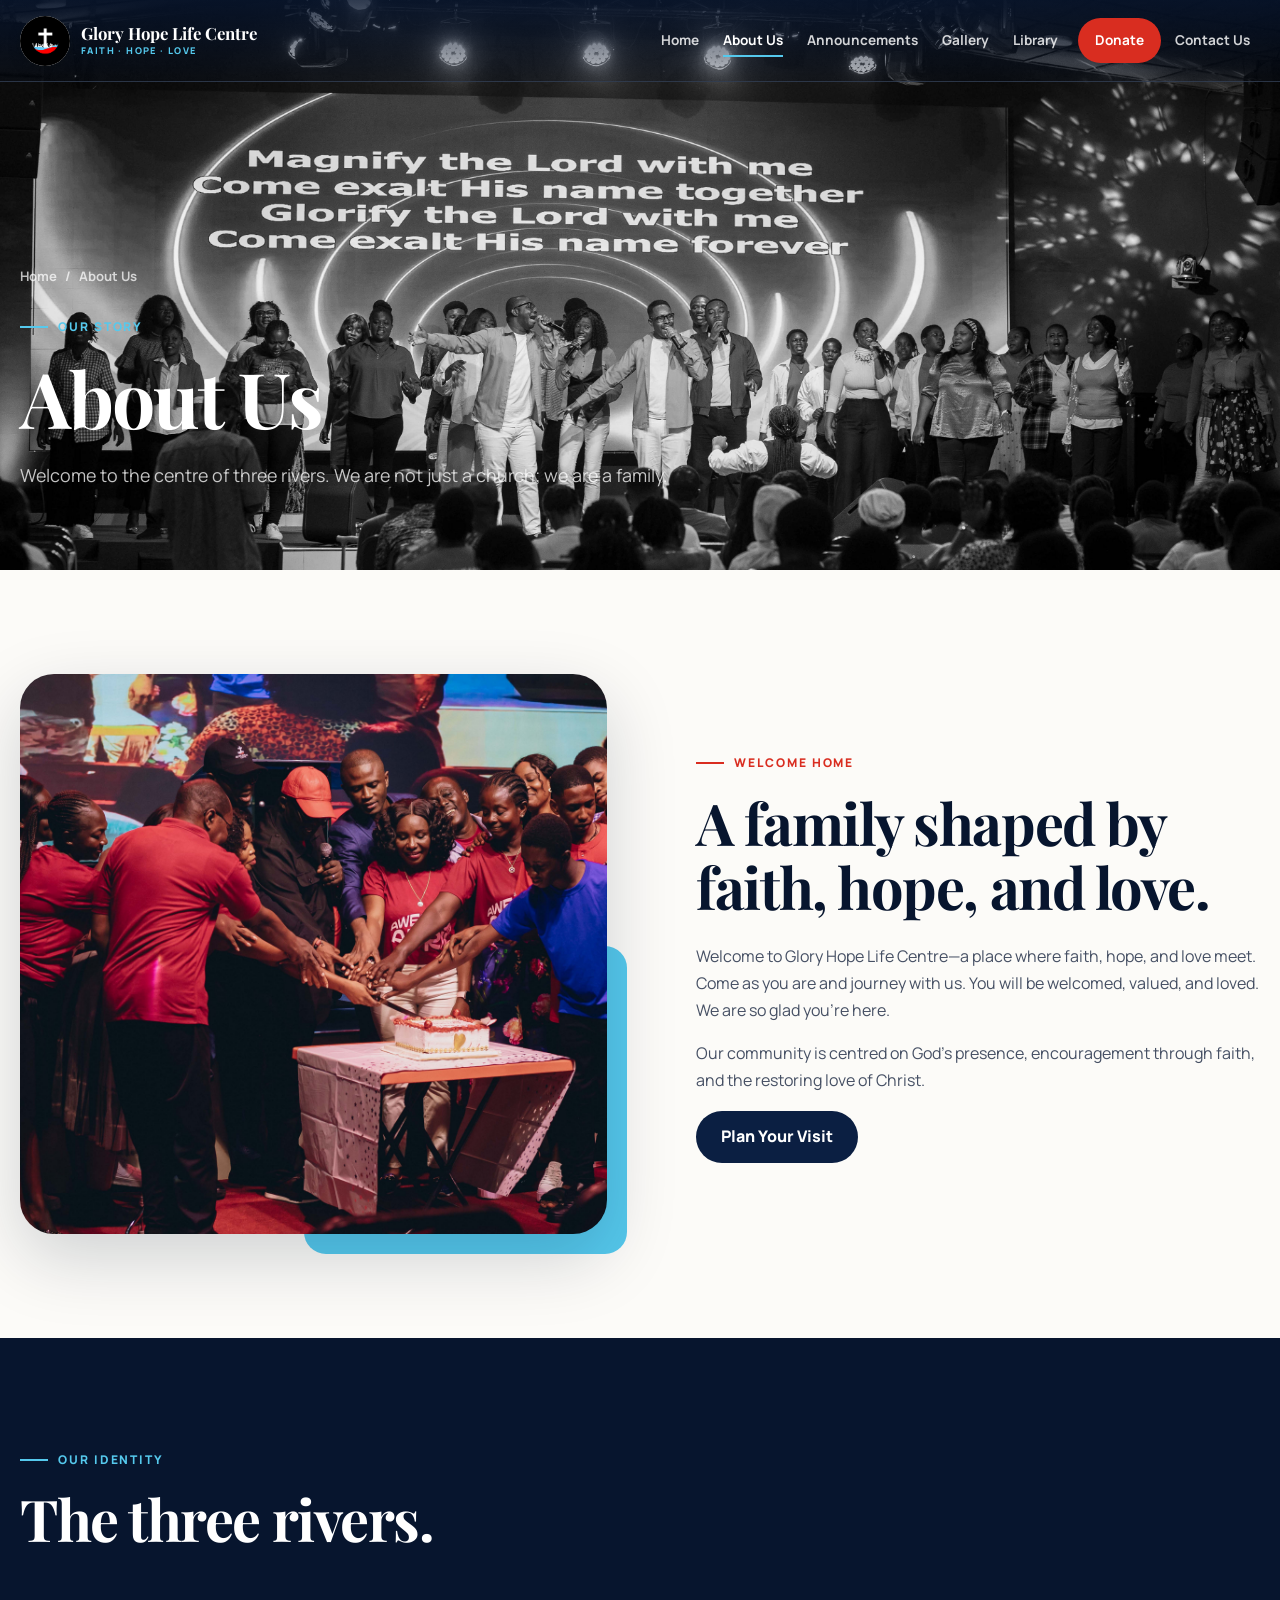
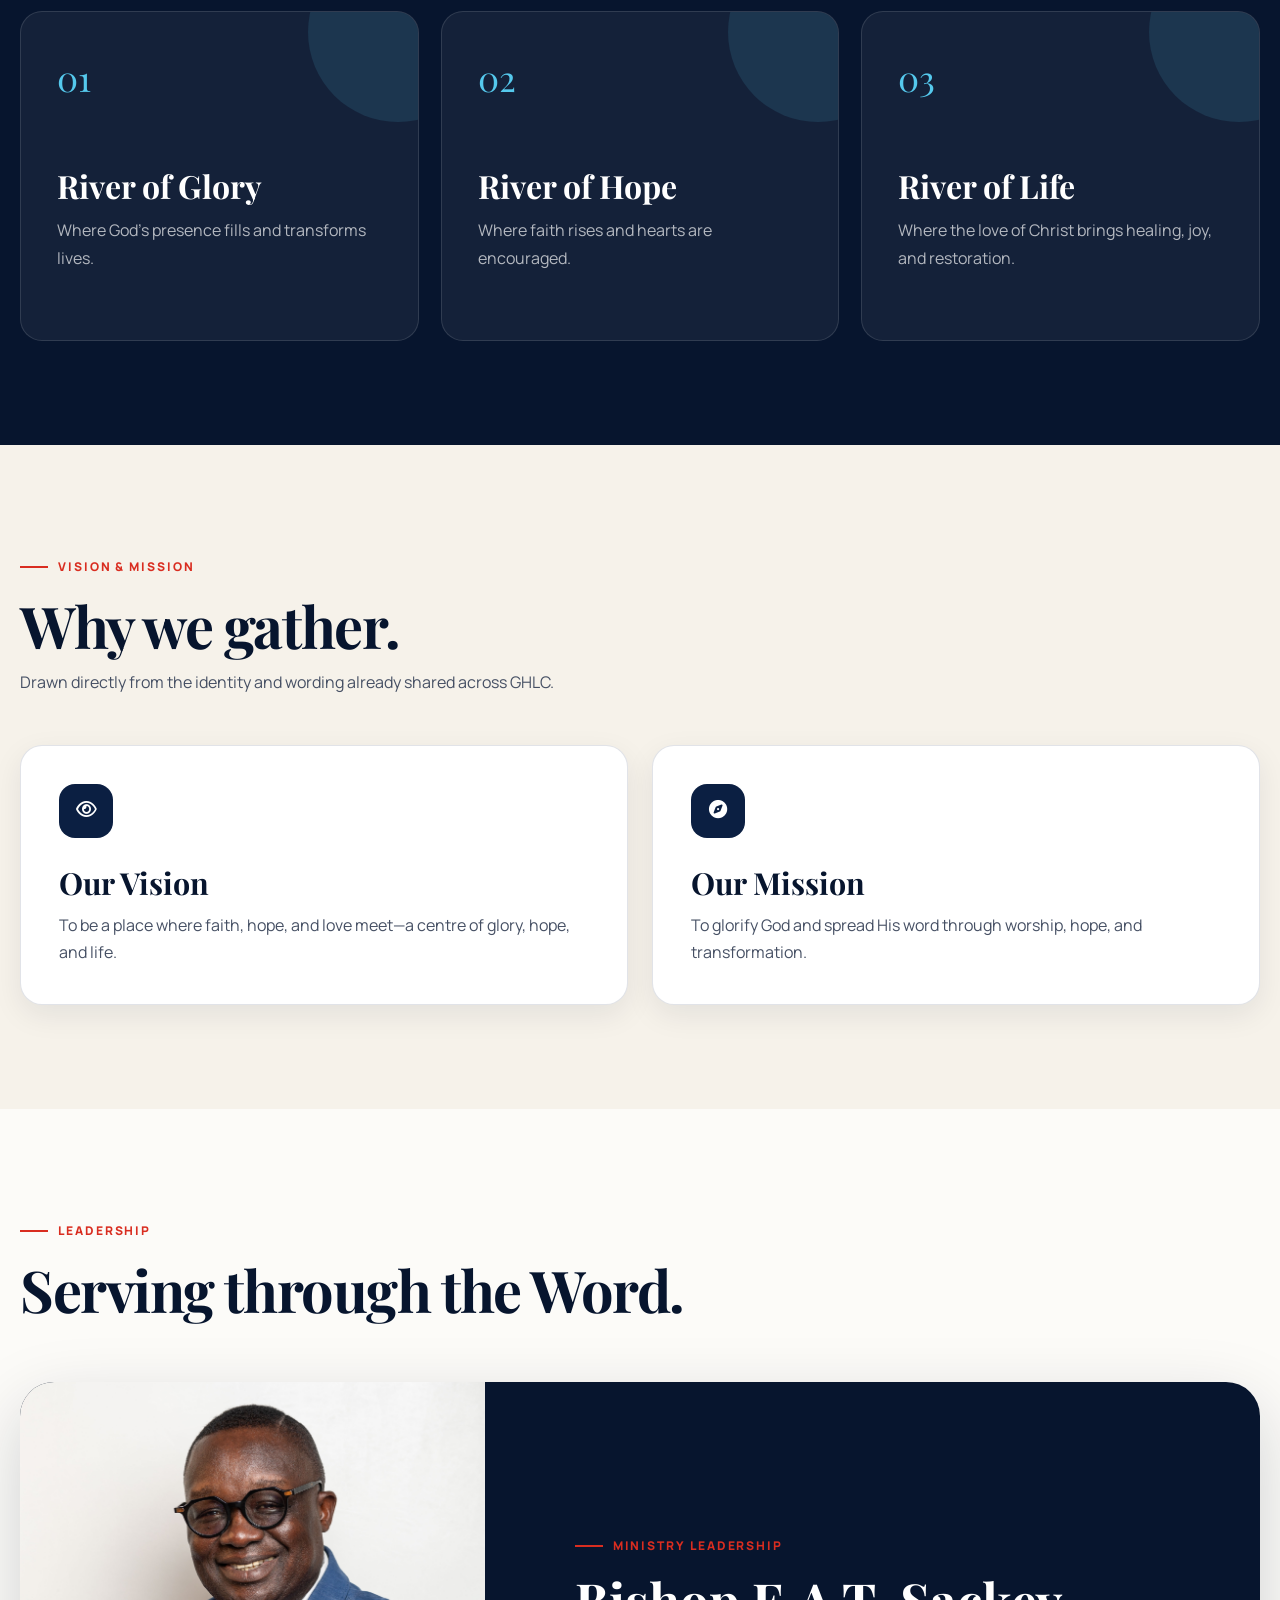
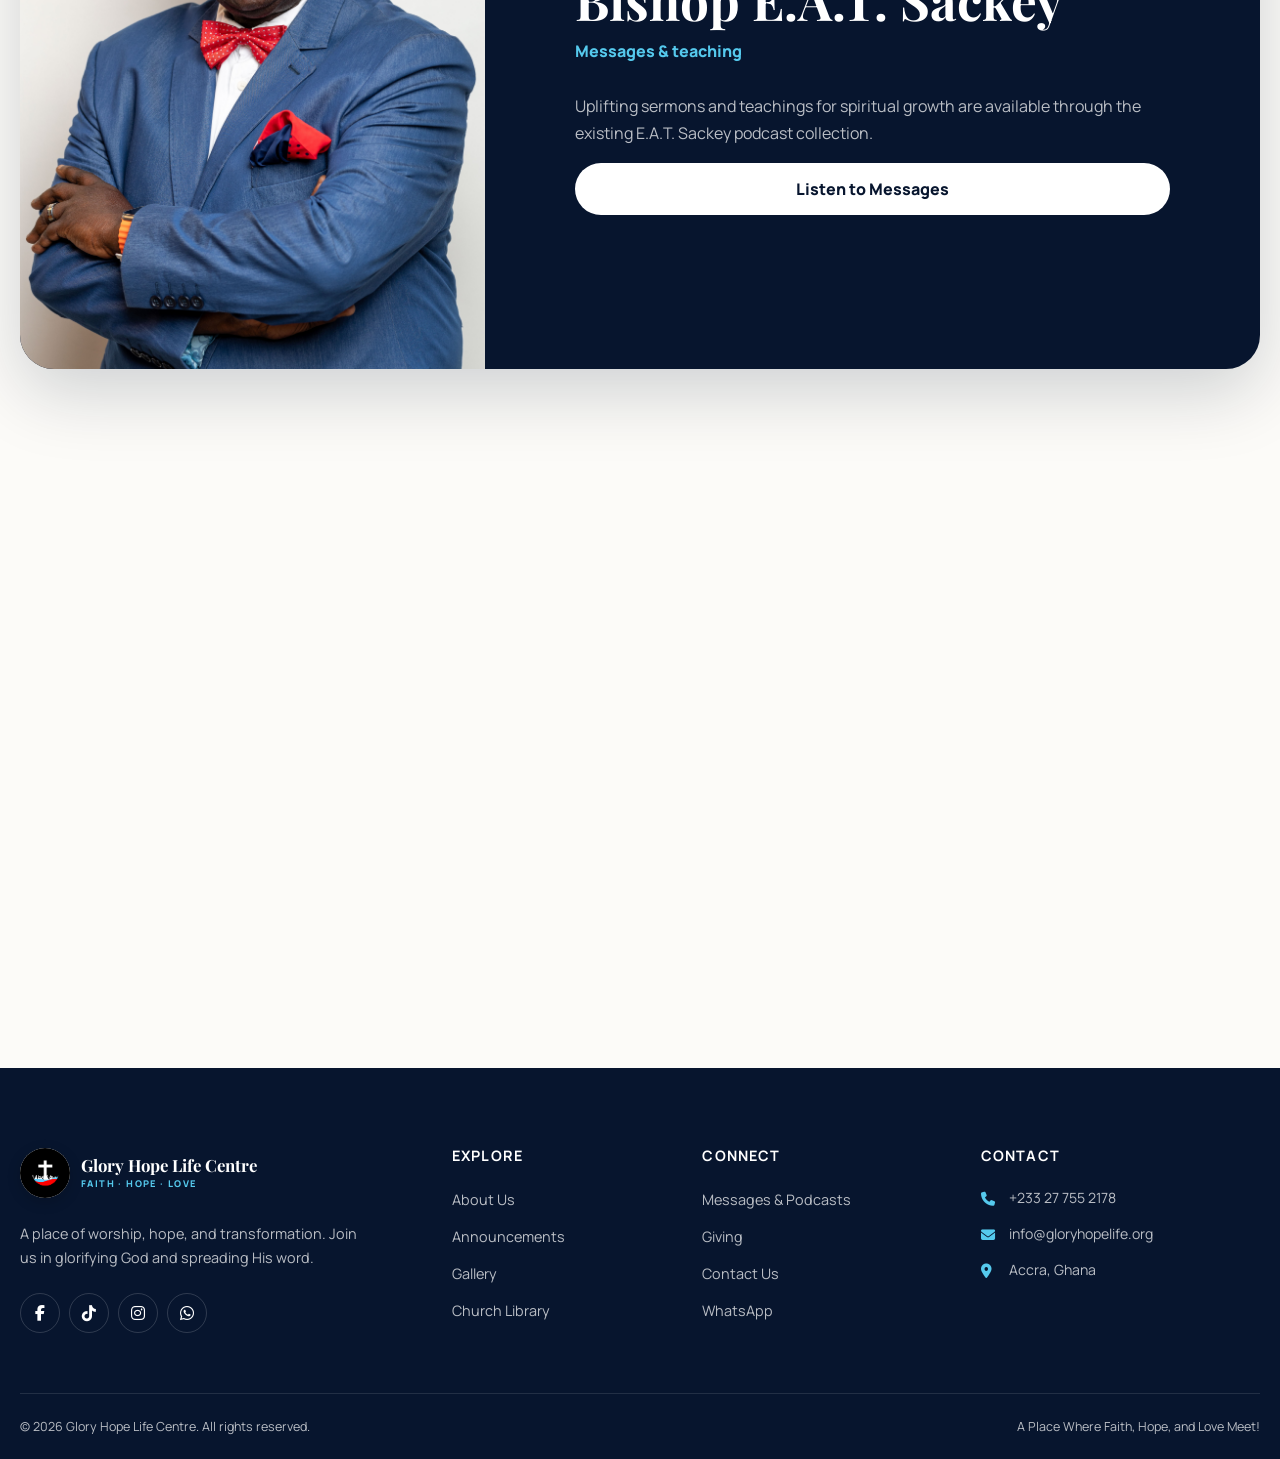
==== about.html @ 7ea4a5f7 "Initial website upload" ====
<!DOCTYPE html>
<html lang="en">
<head>
  <meta charset="UTF-8">
  <meta name="viewport" content="width=device-width, initial-scale=1.0">
  <meta name="description" content="Learn about the identity, vision, mission, and ministry of Glory Hope Life Centre.">
  <title>About Us — Glory Hope Life Centre</title>
  <link rel="preconnect" href="https://fonts.googleapis.com">
  <link rel="preconnect" href="https://fonts.gstatic.com" crossorigin>
  <link rel="stylesheet" href="https://cdnjs.cloudflare.com/ajax/libs/font-awesome/6.7.2/css/all.min.css">
  <link rel="stylesheet" href="style.css?v=20261105">
  <link rel="icon" type="image/jpeg" href="Images/Glogo.jpg">
</head>
<body class="">

<a class="skip-link" href="#main-content">Skip to main content</a>
<header class="site-header">
  <div class="container header-shell">
    <a class="brand" href="index.html" aria-label="Glory Hope Life Centre home">
      <span class="brand-mark"><img src="Images/Glogo.jpg" alt=""></span>
      <span class="brand-copy"><strong>Glory Hope Life Centre</strong><span>Faith · Hope · Love</span></span>
    </a>
    <nav class="site-nav" id="site-navigation" aria-label="Primary navigation">
      <a href="index.html">Home</a><a href="about.html" class="active" aria-current="page">About Us</a><a href="announcement.html">Announcements</a><a href="gallery.html">Gallery</a><a href="library.html">Library</a><a href="donate.html" class="nav-cta">Donate</a><a href="contact.html">Contact Us</a>
    </nav>
    <button class="hamburger" type="button" aria-label="Toggle navigation" aria-controls="site-navigation" aria-expanded="false">
      <span></span><span></span><span></span>
    </button>
  </div>
</header>
<main id="main-content">

<section class="page-hero">
  <img class="page-hero__image" src="Images/1.JPG" alt="" style="object-position:center">
  <div class="container page-hero__content">
    <nav class="breadcrumb" aria-label="Breadcrumb"><a href="index.html">Home</a><span>/</span><span>About Us</span></nav>
    <span class="eyebrow">Our story</span>
    <h1 class="page-title">About Us</h1>
    <p class="lead">Welcome to the centre of three rivers. We are not just a church; we are a family.</p>
  </div>
</section>
<section class="section"><div class="container split"><div class="split-media" data-reveal><img src="Images/4F6A8107.JPG" alt="The GHLC church family gathered together" loading="lazy"></div><div class="split-copy" data-reveal><span class="eyebrow">Welcome home</span><h2 class="section-title">A family shaped by faith, hope, and love.</h2><p>Welcome to Glory Hope Life Centre—a place where faith, hope, and love meet. Come as you are and journey with us. You will be welcomed, valued, and loved. We are so glad you’re here.</p><p>Our community is centred on God’s presence, encouragement through faith, and the restoring love of Christ.</p><a class="btn btn--navy" href="contact.html">Plan Your Visit</a></div></div></section>
<section class="section section--navy"><div class="container"><div class="section-heading" data-reveal><div><span class="eyebrow">Our identity</span><h2 class="section-title">The three rivers.</h2></div></div><div class="river-grid"><article class="river-card" data-reveal><span class="river-card__number">01</span><h3>River of Glory</h3><p>Where God’s presence fills and transforms lives.</p></article><article class="river-card" data-reveal><span class="river-card__number">02</span><h3>River of Hope</h3><p>Where faith rises and hearts are encouraged.</p></article><article class="river-card" data-reveal><span class="river-card__number">03</span><h3>River of Life</h3><p>Where the love of Christ brings healing, joy, and restoration.</p></article></div></div></section>
<section class="section section--cream"><div class="container"><div class="section-heading" data-reveal><div><span class="eyebrow">Vision &amp; mission</span><h2 class="section-title">Why we gather.</h2><p>Drawn directly from the identity and wording already shared across GHLC.</p></div></div><div class="value-grid"><article class="value-card" data-reveal><span class="icon-badge"><i class="fa-regular fa-eye" aria-hidden="true"></i></span><h3>Our Vision</h3><p>To be a place where faith, hope, and love meet—a centre of glory, hope, and life.</p></article><article class="value-card" data-reveal><span class="icon-badge"><i class="fa-solid fa-compass" aria-hidden="true"></i></span><h3>Our Mission</h3><p>To glorify God and spread His word through worship, hope, and transformation.</p></article></div></div></section>
<section class="section"><div class="container"><div class="section-heading" data-reveal><div><span class="eyebrow">Leadership</span><h2 class="section-title">Serving through the Word.</h2></div></div><article class="leadership-card" data-reveal><img src="Images/4F6A8352.JPG" alt="Bishop E.A.T. Sackey" loading="lazy"><div class="leadership-card__content"><span class="eyebrow">Ministry leadership</span><h3>Bishop E.A.T. Sackey</h3><p class="role">Messages &amp; teaching</p><p>Uplifting sermons and teachings for spiritual growth are available through the existing E.A.T. Sackey podcast collection.</p><a class="btn btn--light" href="sermons.html">Listen to Messages</a></div></article></div></section>
<section class="section section--compact"><div class="container"><div class="cta-panel" data-reveal><img src="Images/slide-choir2.jpg" alt="" loading="lazy"><div class="cta-panel__content"><span class="eyebrow">There is a place for you</span><h2>Come as you are. Join the family.</h2><p>We would love to welcome you at Glory Hope Life Centre.</p><a class="btn btn--primary" href="contact.html">Join Us</a></div></div></div></section>

</main>

<footer class="site-footer">
  <div class="container footer-main">
    <div class="footer-brand">
      <a class="brand" href="index.html">
        <span class="brand-mark"><img src="Images/Glogo.jpg" alt=""></span>
        <span class="brand-copy"><strong>Glory Hope Life Centre</strong><span>Faith · Hope · Love</span></span>
      </a>
      <p>A place of worship, hope, and transformation. Join us in glorifying God and spreading His word.</p>
      <div class="footer-socials">
<a href="https://www.facebook.com/61586084673639/" target="_blank" rel="noopener noreferrer" aria-label="Facebook"><i class="fa-brands fa-facebook-f" aria-hidden="true"></i></a>
<a href="https://www.tiktok.com/@ghlc_official?is_from_webapp=1&amp;sender_device=pc" target="_blank" rel="noopener noreferrer" aria-label="TikTok"><i class="fa-brands fa-tiktok" aria-hidden="true"></i></a>
<a href="https://www.instagram.com/gloryhopelifecentre?utm_source=ig_web_button_share_sheet&amp;xtok=ZDNlZDc0MzIxNw==" target="_blank" rel="noopener noreferrer" aria-label="Instagram"><i class="fa-brands fa-instagram" aria-hidden="true"></i></a>
<a href="https://api.whatsapp.com/send/?phone=233240010024&amp;text&amp;type=phone_number&amp;app_absent=0" target="_blank" rel="noopener noreferrer" aria-label="WhatsApp"><i class="fa-brands fa-whatsapp" aria-hidden="true"></i></a>
</div>
    </div>
    <div>
      <h3>Explore</h3>
      <ul class="footer-links">
        <li><a href="about.html">About Us</a></li>
        <li><a href="announcement.html">Announcements</a></li>
        <li><a href="gallery.html">Gallery</a></li>
        <li><a href="library.html">Church Library</a></li>
      </ul>
    </div>
    <div>
      <h3>Connect</h3>
      <ul class="footer-links">
        <li><a href="sermons.html">Messages &amp; Podcasts</a></li>
        <li><a href="donate.html">Giving</a></li>
        <li><a href="contact.html">Contact Us</a></li>
        <li><a href="https://api.whatsapp.com/send/?phone=233240010024&amp;text&amp;type=phone_number&amp;app_absent=0" target="_blank" rel="noopener noreferrer">WhatsApp</a></li>
      </ul>
    </div>
    <div>
      <h3>Contact</h3>
      <ul class="footer-contact">
        <li><i class="fa-solid fa-phone" aria-hidden="true"></i><a href="tel:+233277552178">+233 27 755 2178</a></li>
        <li><i class="fa-solid fa-envelope" aria-hidden="true"></i><a href="mailto:info@gloryhopelife.org">info@gloryhopelife.org</a></li>
        <li><i class="fa-solid fa-location-dot" aria-hidden="true"></i><span>Accra, Ghana</span></li>
      </ul>
    </div>
  </div>
  <div class="container footer-bottom">
    <p>&copy; 2026 Glory Hope Life Centre. All rights reserved.</p>
    <p>A Place Where Faith, Hope, and Love Meet!</p>
  </div>
</footer>
<script type="module" src="assets/js/main.js"></script>

</body>
</html>
---- style.css ----
@import url('https://fonts.googleapis.com/css2?family=Manrope:wght@400;500;600;700;800&family=Playfair+Display:wght@600;700&display=swap');

:root {
  --navy-950: #07152e;
  --navy-900: #0b1f42;
  --navy-800: #123064;
  --blue-700: #164b8f;
  --cyan-400: #55c9ed;
  --red-600: #d92d20;
  --red-500: #ef3d2f;
  --cream-50: #fcfbf8;
  --cream-100: #f6f2ea;
  --slate-900: #182033;
  --slate-700: #465064;
  --slate-500: #6f7888;
  --white: #ffffff;
  --border: rgba(11, 31, 66, 0.12);
  --shadow-sm: 0 10px 30px rgba(7, 21, 46, 0.08);
  --shadow-lg: 0 24px 70px rgba(7, 21, 46, 0.18);
  --radius-sm: 12px;
  --radius-md: 22px;
  --radius-lg: 34px;
  --container: 1240px;
  --header-height: 82px;
}

*, *::before, *::after { box-sizing: border-box; }
html { scroll-behavior: smooth; scroll-padding-top: 100px; }
body {
  margin: 0;
  min-width: 320px;
  overflow-x: hidden;
  color: var(--slate-900);
  background: var(--cream-50);
  font-family: 'Manrope', sans-serif;
  line-height: 1.7;
  text-rendering: optimizeLegibility;
}
body.nav-open, body.modal-open { overflow: hidden; }
img { display: block; max-width: 100%; }
a { color: inherit; text-decoration: none; }
button, input, textarea, select { font: inherit; }
button { color: inherit; }
ul { margin: 0; padding: 0; list-style: none; }
h1, h2, h3, h4, p { margin-top: 0; }
h1, h2, h3 { line-height: 1.12; }
:focus-visible { outline: 3px solid var(--cyan-400); outline-offset: 4px; }
::selection { color: var(--white); background: var(--red-600); }

.skip-link {
  position: fixed;
  z-index: 9999;
  top: 12px;
  left: 12px;
  transform: translateY(-150%);
  padding: 10px 16px;
  border-radius: 999px;
  color: var(--white);
  background: var(--navy-950);
  transition: transform 0.2s ease;
}
.skip-link:focus { transform: translateY(0); }
.container { width: min(calc(100% - 40px), var(--container)); margin-inline: auto; }
.narrow { width: min(calc(100% - 40px), 820px); margin-inline: auto; }
.section { padding: 104px 0; }
.section--cream { background: var(--cream-100); }
.section--navy { color: var(--white); background: var(--navy-950); }
.section--compact { padding: 72px 0; }
.eyebrow {
  display: inline-flex;
  align-items: center;
  gap: 10px;
  margin-bottom: 16px;
  color: var(--red-600);
  font-size: 0.75rem;
  font-weight: 800;
  letter-spacing: 0.16em;
  text-transform: uppercase;
}
.eyebrow::before { width: 28px; height: 2px; content: ''; background: currentColor; }
.section--navy .eyebrow, .hero .eyebrow, .page-hero .eyebrow { color: var(--cyan-400); }
.display-title, .section-title, .page-title {
  margin-bottom: 22px;
  color: var(--navy-950);
  font-family: 'Playfair Display', serif;
  letter-spacing: -0.025em;
}
.display-title { max-width: 900px; font-size: clamp(3rem, 7vw, 6.8rem); }
.section-title { max-width: 760px; font-size: clamp(2.2rem, 4.5vw, 4.2rem); }
.page-title { font-size: clamp(2.8rem, 6vw, 5.8rem); }
.section--navy .section-title, .page-hero .page-title { color: var(--white); }
.lead { max-width: 720px; color: var(--slate-700); font-size: clamp(1.05rem, 1.4vw, 1.23rem); }
.section--navy .lead, .page-hero .lead { color: rgba(255,255,255,0.76); }
.section-heading { display: flex; align-items: end; justify-content: space-between; gap: 32px; margin-bottom: 48px; }
.section-heading > div { max-width: 800px; }
.section-heading .section-title { margin-bottom: 12px; }
.section-heading p { margin-bottom: 0; color: var(--slate-700); }
.text-link { display: inline-flex; align-items: center; gap: 8px; color: var(--navy-800); font-weight: 800; }
.text-link i { transition: transform 0.2s ease; }
.text-link:hover i { transform: translateX(4px); }

.btn {
  display: inline-flex;
  min-height: 52px;
  align-items: center;
  justify-content: center;
  gap: 10px;
  padding: 13px 24px;
  border: 1px solid transparent;
  border-radius: 999px;
  cursor: pointer;
  font-weight: 800;
  line-height: 1.2;
  transition: transform 0.2s ease, box-shadow 0.2s ease, background 0.2s ease, color 0.2s ease;
}
.btn:hover { transform: translateY(-2px); }
.btn--primary { color: var(--white); background: var(--red-600); box-shadow: 0 12px 28px rgba(217,45,32,0.28); }
.btn--primary:hover { background: var(--red-500); box-shadow: 0 16px 36px rgba(217,45,32,0.35); }
.btn--light { color: var(--navy-950); background: var(--white); }
.btn--light:hover { color: var(--red-600); }
.btn--outline { color: var(--white); border-color: rgba(255,255,255,0.42); background: rgba(255,255,255,0.08); backdrop-filter: blur(10px); }
.btn--outline:hover { border-color: var(--white); background: rgba(255,255,255,0.15); }
.btn--navy { color: var(--white); background: var(--navy-900); }
.btn--navy:hover { background: var(--navy-800); }
.button-row { display: flex; flex-wrap: wrap; gap: 14px; }

.site-header {
  position: fixed;
  z-index: 1000;
  inset: 0 0 auto;
  height: var(--header-height);
  border-bottom: 1px solid rgba(255,255,255,0.14);
  color: var(--white);
  background: linear-gradient(to bottom, rgba(7,21,46,0.82), rgba(7,21,46,0.18));
  transition: background 0.25s ease, box-shadow 0.25s ease, height 0.25s ease;
}
.site-header.is-scrolled, .site-header.header--solid {
  border-color: rgba(255,255,255,0.08);
  background: rgba(7,21,46,0.96);
  box-shadow: 0 10px 30px rgba(7,21,46,0.18);
  backdrop-filter: blur(16px);
}
.header-shell { display: flex; height: 100%; align-items: center; justify-content: space-between; gap: 28px; }
.brand { display: inline-flex; min-width: 235px; align-items: center; gap: 11px; }
.brand-mark { width: 50px; height: 50px; flex: 0 0 auto; overflow: hidden; border-radius: 50%; background: var(--white); box-shadow: 0 4px 14px rgba(0,0,0,0.18); }
.brand-mark img { width: 100%; height: 100%; object-fit: cover; }
.brand-copy { display: grid; line-height: 1.04; }
.brand-copy strong { font-family: 'Playfair Display', serif; font-size: 1.05rem; }
.brand-copy span { margin-top: 4px; color: var(--cyan-400); font-size: 0.58rem; font-weight: 800; letter-spacing: 0.15em; text-transform: uppercase; }
.site-nav { display: flex; align-items: center; gap: 4px; }
.site-nav a { position: relative; padding: 12px 10px; color: rgba(255,255,255,0.82); font-size: 0.85rem; font-weight: 700; white-space: nowrap; }
.site-nav a:not(.nav-cta)::after { position: absolute; right: 10px; bottom: 7px; left: 10px; height: 2px; content: ''; transform: scaleX(0); background: var(--cyan-400); transition: transform 0.2s ease; }
.site-nav a:hover, .site-nav a.active { color: var(--white); }
.site-nav a:hover::after, .site-nav a.active::after { transform: scaleX(1); }
.site-nav .nav-cta { margin-left: 6px; padding: 11px 17px; border-radius: 999px; color: var(--white); background: var(--red-600); }
.hamburger { display: none; width: 46px; height: 46px; padding: 10px; border: 0; border-radius: 50%; cursor: pointer; background: rgba(255,255,255,0.12); }
.hamburger span { display: block; width: 22px; height: 2px; margin: 5px auto; background: var(--white); transition: transform 0.2s ease, opacity 0.2s ease; }
.hamburger.is-open span:nth-child(1) { transform: translateY(7px) rotate(45deg); }
.hamburger.is-open span:nth-child(2) { opacity: 0; }
.hamburger.is-open span:nth-child(3) { transform: translateY(-7px) rotate(-45deg); }

.hero { position: relative; min-height: 810px; height: 100svh; max-height: 980px; overflow: hidden; color: var(--white); background: var(--navy-950); }
.slideshow-container { position: absolute; inset: 0; }
.slides { position: absolute; inset: 0; opacity: 0; visibility: hidden; background-position: center; background-size: cover; transform: scale(1.035); transition: opacity 1s ease, visibility 1s ease, transform 6s ease; }
.slides::after { position: absolute; inset: 0; content: ''; background: linear-gradient(90deg, rgba(7,21,46,0.9) 0%, rgba(7,21,46,0.65) 48%, rgba(7,21,46,0.2) 78%), linear-gradient(0deg, rgba(7,21,46,0.58), transparent 45%); }
.slides.active { opacity: 1; visibility: visible; transform: scale(1); }
.hero-content { position: relative; z-index: 2; display: flex; min-height: 810px; height: 100svh; max-height: 980px; align-items: center; padding-top: 78px; }
.hero-copy { max-width: 860px; }
.hero h1 { margin-bottom: 24px; color: var(--white); font-family: 'Playfair Display', serif; font-size: clamp(3.45rem, 7.6vw, 7.2rem); letter-spacing: -0.04em; line-height: 0.94; }
.hero h1 span { color: var(--cyan-400); }
.hero-tagline { max-width: 640px; margin-bottom: 34px; color: rgba(255,255,255,0.86); font-size: clamp(1.05rem, 1.8vw, 1.35rem); }
.hero-actions { display: flex; flex-wrap: wrap; gap: 14px; }
.hero-meta { display: flex; flex-wrap: wrap; gap: 24px; margin-top: 50px; color: rgba(255,255,255,0.72); font-size: 0.84rem; font-weight: 700; text-transform: uppercase; letter-spacing: 0.08em; }
.hero-meta span { display: inline-flex; align-items: center; gap: 10px; }
.hero-meta i { color: var(--cyan-400); }
.slider-controls { position: absolute; z-index: 4; right: max(20px, calc((100vw - var(--container))/2)); bottom: 42px; display: flex; align-items: center; gap: 12px; }
.prev, .next { display: grid; width: 48px; height: 48px; place-items: center; border: 1px solid rgba(255,255,255,0.32); border-radius: 50%; color: var(--white); cursor: pointer; background: rgba(7,21,46,0.35); backdrop-filter: blur(8px); transition: background 0.2s ease, transform 0.2s ease; }
.prev:hover, .next:hover { transform: translateY(-2px); background: var(--red-600); }
.dots-container { display: flex; align-items: center; gap: 8px; margin-left: 8px; }
.dot { width: 9px; height: 9px; padding: 0; border: 0; border-radius: 99px; cursor: pointer; background: rgba(255,255,255,0.48); transition: width 0.2s ease, background 0.2s ease; }
.dot.active { width: 28px; background: var(--cyan-400); }

.page-hero { position: relative; display: grid; min-height: 570px; place-items: end start; overflow: hidden; color: var(--white); background: var(--navy-950); }
.page-hero::before { position: absolute; inset: 0; content: ''; background: linear-gradient(90deg, rgba(7,21,46,0.92), rgba(7,21,46,0.36)), linear-gradient(0deg, rgba(7,21,46,0.55), transparent); }
.page-hero__image { position: absolute; inset: 0; width: 100%; height: 100%; object-fit: cover; object-position: center; }
.page-hero__content { position: relative; z-index: 2; padding-top: 160px; padding-bottom: 80px; }
.page-hero .page-title { max-width: 900px; margin-bottom: 20px; }
.page-hero .lead { max-width: 690px; margin-bottom: 0; }
.breadcrumb { display: flex; flex-wrap: wrap; gap: 8px; margin-bottom: 22px; color: rgba(255,255,255,0.72); font-size: 0.82rem; font-weight: 700; }
.breadcrumb a:hover { color: var(--cyan-400); }

.card-grid { display: grid; grid-template-columns: repeat(3, minmax(0, 1fr)); gap: 24px; }
.feature-card { position: relative; min-height: 390px; overflow: hidden; border-radius: var(--radius-md); color: var(--white); box-shadow: var(--shadow-sm); }
.feature-card img { position: absolute; inset: 0; width: 100%; height: 100%; object-fit: cover; transition: transform 0.5s ease; }
.feature-card::after { position: absolute; inset: 0; content: ''; background: linear-gradient(0deg, rgba(7,21,46,0.94), rgba(7,21,46,0.05) 70%); }
.feature-card:hover img { transform: scale(1.045); }
.feature-card__content { position: absolute; z-index: 2; right: 0; bottom: 0; left: 0; padding: 28px; }
.feature-card__content p { margin: 8px 0 0; color: rgba(255,255,255,0.72); font-size: 0.9rem; }
.feature-card h3 { margin-bottom: 0; font-family: 'Playfair Display', serif; font-size: 1.75rem; }
.card-kicker { color: var(--cyan-400); font-size: 0.7rem; font-weight: 800; letter-spacing: 0.13em; text-transform: uppercase; }

.split { display: grid; grid-template-columns: minmax(0, 1.02fr) minmax(0, 0.98fr); align-items: center; gap: clamp(48px, 7vw, 100px); }
.split--reverse .split-media { order: 2; }
.split-media { position: relative; }
.split-media img { width: 100%; min-height: 560px; max-height: 680px; border-radius: var(--radius-lg); object-fit: cover; box-shadow: var(--shadow-lg); }
.split-media::after { position: absolute; z-index: -1; right: -20px; bottom: -20px; width: 55%; height: 55%; border-radius: var(--radius-md); content: ''; background: var(--cyan-400); }
.split-copy .section-title { margin-bottom: 24px; }
.split-copy p { color: var(--slate-700); }
.check-list { display: grid; gap: 14px; margin: 28px 0 34px; }
.check-list li { display: flex; align-items: flex-start; gap: 12px; font-weight: 700; }
.check-list i { display: grid; width: 24px; height: 24px; flex: 0 0 auto; place-items: center; border-radius: 50%; color: var(--white); background: var(--red-600); font-size: 0.7rem; }

.river-grid { display: grid; grid-template-columns: repeat(3, minmax(0, 1fr)); gap: 22px; }
.river-card { position: relative; min-height: 330px; padding: 36px; overflow: hidden; border: 1px solid rgba(255,255,255,0.12); border-radius: var(--radius-md); background: rgba(255,255,255,0.055); }
.river-card::before { position: absolute; top: -70px; right: -70px; width: 180px; height: 180px; border-radius: 50%; content: ''; background: rgba(85,201,237,0.12); }
.river-card__number { display: block; margin-bottom: 60px; color: var(--cyan-400); font-family: 'Playfair Display', serif; font-size: 2.2rem; }
.river-card h3 { margin-bottom: 14px; font-family: 'Playfair Display', serif; font-size: 2rem; }
.river-card p { margin-bottom: 0; color: rgba(255,255,255,0.68); }

.photo-grid { display: grid; grid-template-columns: 1.35fr 0.85fr 0.85fr; grid-template-rows: 250px 250px; gap: 14px; }
.photo-tile { position: relative; overflow: hidden; border: 0; border-radius: 16px; cursor: zoom-in; background: var(--navy-900); }
.photo-tile:first-child { grid-row: 1 / 3; }
.photo-tile img { width: 100%; height: 100%; object-fit: cover; transition: transform 0.45s ease, opacity 0.45s ease; }
.photo-tile:hover img { opacity: 0.84; transform: scale(1.04); }

.event-grid { display: grid; grid-template-columns: repeat(2, minmax(0, 1fr)); gap: 28px; }
.event-card { display: grid; grid-template-columns: 46% 54%; overflow: hidden; border: 1px solid var(--border); border-radius: var(--radius-md); background: var(--white); box-shadow: var(--shadow-sm); transition: transform 0.25s ease, box-shadow 0.25s ease; }
.event-card:hover { transform: translateY(-5px); box-shadow: var(--shadow-lg); }
.event-card__media { min-height: 340px; overflow: hidden; background: var(--navy-900); }
.event-card__media img { width: 100%; height: 100%; object-fit: cover; }
.event-card__body { display: flex; flex-direction: column; align-items: flex-start; justify-content: center; padding: 32px; }
.date-chip { display: inline-flex; margin-bottom: 20px; padding: 7px 12px; border-radius: 999px; color: var(--red-600); background: rgba(217,45,32,0.09); font-size: 0.72rem; font-weight: 800; letter-spacing: 0.09em; text-transform: uppercase; }
.event-card h3 { margin-bottom: 14px; color: var(--navy-950); font-family: 'Playfair Display', serif; font-size: 1.8rem; }
.event-card p { color: var(--slate-700); }
.event-meta { display: grid; gap: 9px; margin: 10px 0 24px; color: var(--slate-700); font-size: 0.87rem; }
.event-meta span { display: flex; align-items: flex-start; gap: 9px; }
.event-meta i { width: 16px; margin-top: 5px; color: var(--red-600); }

.announcement-row { display: grid; grid-template-columns: repeat(3, minmax(0, 1fr)); gap: 22px; }
.announcement-card { overflow: hidden; border: 1px solid var(--border); border-radius: var(--radius-md); background: var(--white); box-shadow: var(--shadow-sm); transition: transform 0.25s ease; }
.announcement-card:hover { transform: translateY(-5px); }
.announcement-card img { width: 100%; aspect-ratio: 16/10; object-fit: cover; }
.announcement-card__body { padding: 24px; }
.announcement-card h3 { margin-bottom: 10px; color: var(--navy-950); font-size: 1.2rem; }
.announcement-card p { margin-bottom: 0; color: var(--slate-700); font-size: 0.9rem; }

.cta-panel { position: relative; display: grid; min-height: 410px; align-items: center; overflow: hidden; border-radius: var(--radius-lg); color: var(--white); background: var(--navy-950); box-shadow: var(--shadow-lg); }
.cta-panel img { position: absolute; inset: 0; width: 100%; height: 100%; object-fit: cover; opacity: 0.28; }
.cta-panel::after { position: absolute; inset: 0; content: ''; background: linear-gradient(90deg, rgba(7,21,46,0.96), rgba(7,21,46,0.52)); }
.cta-panel__content { position: relative; z-index: 2; max-width: 720px; padding: clamp(36px, 7vw, 82px); }
.cta-panel h2 { margin-bottom: 18px; color: var(--white); font-family: 'Playfair Display', serif; font-size: clamp(2.25rem, 4.5vw, 4.1rem); }
.cta-panel p { max-width: 620px; color: rgba(255,255,255,0.75); }

.value-grid { display: grid; grid-template-columns: repeat(2, minmax(0,1fr)); gap: 24px; }
.value-card { padding: 38px; border: 1px solid var(--border); border-radius: var(--radius-md); background: var(--white); box-shadow: var(--shadow-sm); }
.icon-badge { display: grid; width: 54px; height: 54px; margin-bottom: 28px; place-items: center; border-radius: 16px; color: var(--white); background: var(--navy-900); font-size: 1.15rem; }
.value-card h3 { margin-bottom: 12px; color: var(--navy-950); font-family: 'Playfair Display', serif; font-size: 1.9rem; }
.value-card p { margin-bottom: 0; color: var(--slate-700); }
.leadership-card { display: grid; grid-template-columns: minmax(300px, 0.75fr) minmax(0, 1.25fr); align-items: stretch; overflow: hidden; border-radius: var(--radius-lg); background: var(--navy-950); color: var(--white); box-shadow: var(--shadow-lg); }
.leadership-card img { width: 100%; height: 100%; min-height: 520px; object-fit: cover; object-position: center top; }
.leadership-card__content { display: flex; flex-direction: column; justify-content: center; padding: clamp(40px, 7vw, 90px); }
.leadership-card h3 { margin-bottom: 8px; font-family: 'Playfair Display', serif; font-size: clamp(2.2rem, 4vw, 3.7rem); }
.leadership-card .role { margin-bottom: 28px; color: var(--cyan-400); font-weight: 800; }
.leadership-card p { color: rgba(255,255,255,0.72); }

.filter-bar { display: flex; flex-wrap: wrap; gap: 10px; margin-bottom: 34px; }
.filter-button { padding: 10px 18px; border: 1px solid var(--border); border-radius: 999px; cursor: pointer; color: var(--navy-900); background: var(--white); font-weight: 800; transition: color 0.2s ease, background 0.2s ease; }
.filter-button:hover, .filter-button.is-active { color: var(--white); background: var(--navy-900); }
.gallery-grid { display: grid; grid-template-columns: repeat(4, minmax(0,1fr)); grid-auto-rows: 260px; gap: 14px; }
.gallery-item { position: relative; padding: 0; overflow: hidden; border: 0; border-radius: 16px; cursor: zoom-in; background: var(--navy-900); }
.gallery-item:nth-child(5n + 1) { grid-row: span 2; }
.gallery-item:nth-child(7n + 3) { grid-column: span 2; }
.gallery-item[hidden] { display: none; }
.gallery-item img { width: 100%; height: 100%; object-fit: cover; transition: transform 0.45s ease, opacity 0.45s ease; }
.gallery-item::after { position: absolute; inset: auto 0 0; padding: 54px 18px 16px; content: attr(data-caption); color: var(--white); font-size: 0.78rem; font-weight: 800; text-align: left; background: linear-gradient(transparent, rgba(7,21,46,0.82)); opacity: 0; transition: opacity 0.25s ease; }
.gallery-item:hover img { opacity: 0.82; transform: scale(1.045); }
.gallery-item:hover::after { opacity: 1; }
.album-grid { display: grid; grid-template-columns: repeat(4, minmax(0,1fr)); gap: 20px; }
.album-card { overflow: hidden; border: 1px solid var(--border); border-radius: 18px; background: var(--white); transition: transform 0.25s ease, box-shadow 0.25s ease; }
.album-card:hover { transform: translateY(-5px); box-shadow: var(--shadow-lg); }
.album-card img { width: 100%; aspect-ratio: 4/3; object-fit: cover; }
.album-card__body { padding: 19px; }
.album-card h3 { margin-bottom: 7px; color: var(--navy-950); font-size: 0.98rem; line-height: 1.35; }
.album-card span { color: var(--red-600); font-size: 0.72rem; font-weight: 800; letter-spacing: 0.08em; text-transform: uppercase; }

.library-grid { display: grid; grid-template-columns: repeat(2, minmax(0,1fr)); gap: 28px; }
.library-card { position: relative; min-height: 550px; overflow: hidden; border-radius: var(--radius-lg); color: var(--white); box-shadow: var(--shadow-lg); }
.library-card img { position: absolute; inset: 0; width: 100%; height: 100%; object-fit: cover; transition: transform 0.5s ease; }
.library-card::after { position: absolute; inset: 0; content: ''; background: linear-gradient(0deg, rgba(7,21,46,0.96), rgba(7,21,46,0.04) 72%); }
.library-card:hover img { transform: scale(1.04); }
.library-card__content { position: absolute; z-index: 2; right: 0; bottom: 0; left: 0; padding: 38px; }
.library-card h2 { margin-bottom: 10px; font-family: 'Playfair Display', serif; font-size: clamp(2.2rem,4vw,3.5rem); }
.library-card p { max-width: 480px; margin-bottom: 24px; color: rgba(255,255,255,0.72); }

.podcast-grid { display: grid; grid-template-columns: repeat(2,minmax(0,1fr)); gap: 30px; }
.podcast-card { display: grid; grid-template-columns: 230px minmax(0,1fr); overflow: hidden; border: 1px solid var(--border); border-radius: var(--radius-md); background: var(--white); box-shadow: var(--shadow-sm); }
.podcast-card__art { min-height: 330px; background: var(--navy-900); }
.podcast-card__art img { width: 100%; height: 100%; object-fit: cover; }
.podcast-card__body { display: flex; flex-direction: column; align-items: flex-start; justify-content: center; padding: 34px; }
.podcast-card h2 { margin-bottom: 15px; color: var(--navy-950); font-family: 'Playfair Display', serif; font-size: 2rem; }
.podcast-card p { color: var(--slate-700); }

.giving-layout { display: grid; grid-template-columns: minmax(0,0.9fr) minmax(0,1.1fr); align-items: center; gap: clamp(40px,7vw,90px); }
.giving-card { overflow: hidden; border-radius: var(--radius-md); background: var(--white); box-shadow: var(--shadow-lg); }
.giving-card button { display: block; width: 100%; padding: 0; border: 0; cursor: zoom-in; background: transparent; }
.giving-card img { width: 100%; }
.giving-note { display: flex; gap: 14px; margin-top: 28px; padding: 18px; border-left: 3px solid var(--cyan-400); color: var(--slate-700); background: var(--cream-100); font-size: 0.9rem; }
.giving-note i { margin-top: 5px; color: var(--navy-800); }
.step-list { display: grid; gap: 18px; margin: 30px 0; counter-reset: steps; }
.step-list li { position: relative; min-height: 52px; padding-left: 68px; counter-increment: steps; }
.step-list li::before { position: absolute; left: 0; display: grid; width: 48px; height: 48px; place-items: center; border-radius: 50%; content: counter(steps, decimal-leading-zero); color: var(--white); background: var(--navy-900); font-weight: 800; }
.step-list strong { display: block; color: var(--navy-950); }
.step-list span { color: var(--slate-700); font-size: 0.9rem; }

.contact-layout { display: grid; grid-template-columns: minmax(0,0.82fr) minmax(0,1.18fr); gap: 60px; }
.contact-list { display: grid; gap: 14px; margin: 34px 0; }
.contact-item { display: flex; align-items: center; gap: 16px; padding: 18px; border: 1px solid var(--border); border-radius: 16px; background: var(--white); }
.contact-item__icon { display: grid; width: 46px; height: 46px; flex: 0 0 auto; place-items: center; border-radius: 50%; color: var(--white); background: var(--navy-900); }
.contact-item small { display: block; color: var(--slate-500); font-size: 0.7rem; font-weight: 800; letter-spacing: 0.1em; text-transform: uppercase; }
.contact-item strong { color: var(--navy-950); }
.contact-socials { display: flex; gap: 10px; }
.contact-socials a { display: grid; width: 44px; height: 44px; place-items: center; border-radius: 50%; color: var(--white); background: var(--navy-900); transition: transform 0.2s ease, background 0.2s ease; }
.contact-socials a:hover { transform: translateY(-3px); background: var(--red-600); }
.contact-form { padding: clamp(28px,5vw,52px); border-radius: var(--radius-md); background: var(--white); box-shadow: var(--shadow-lg); }
.form-grid { display: grid; grid-template-columns: repeat(2,minmax(0,1fr)); gap: 18px; }
.form-field { display: grid; gap: 7px; }
.form-field--full { grid-column: 1/-1; }
.form-field label { color: var(--navy-950); font-size: 0.82rem; font-weight: 800; }
.form-field input, .form-field textarea { width: 100%; border: 1px solid var(--border); border-radius: 12px; padding: 14px 16px; color: var(--slate-900); background: var(--cream-50); outline: 0; transition: border 0.2s ease, box-shadow 0.2s ease; }
.form-field textarea { min-height: 150px; resize: vertical; }
.form-field input:focus, .form-field textarea:focus { border-color: var(--cyan-400); box-shadow: 0 0 0 4px rgba(85,201,237,0.16); }
.form-help, .form-status { color: var(--slate-500); font-size: 0.78rem; }
.form-status { min-height: 24px; margin-top: 14px; color: var(--blue-700); font-weight: 700; }

.lightbox { position: fixed; z-index: 2500; inset: 0; display: grid; padding: 28px; place-items: center; opacity: 0; visibility: hidden; background: rgba(3,10,24,0.94); transition: opacity 0.25s ease, visibility 0.25s ease; }
.lightbox.is-open { opacity: 1; visibility: visible; }
.lightbox__content { position: relative; max-width: min(1100px, 92vw); max-height: 90vh; }
.lightbox__image { max-width: 100%; max-height: 82vh; border-radius: 12px; object-fit: contain; box-shadow: var(--shadow-lg); }
.lightbox__caption { margin: 12px 50px 0 0; color: rgba(255,255,255,0.72); font-size: 0.9rem; }
.lightbox__close { position: fixed; top: 22px; right: 22px; display: grid; width: 48px; height: 48px; place-items: center; border: 1px solid rgba(255,255,255,0.3); border-radius: 50%; color: var(--white); cursor: pointer; background: rgba(255,255,255,0.1); font-size: 1.3rem; }

.site-footer { color: rgba(255,255,255,0.72); background: var(--navy-950); }
.footer-main { display: grid; grid-template-columns: 1.35fr 0.7fr 0.8fr 1fr; gap: 55px; padding: 80px 0 60px; }
.footer-brand .brand { margin-bottom: 24px; color: var(--white); }
.footer-brand p { max-width: 350px; font-size: 0.9rem; }
.site-footer h3 { margin-bottom: 22px; color: var(--white); font-size: 0.9rem; letter-spacing: 0.08em; text-transform: uppercase; }
.footer-links { display: grid; gap: 10px; }
.footer-links a { font-size: 0.9rem; transition: color 0.2s ease, transform 0.2s ease; }
.footer-links a:hover { color: var(--cyan-400); transform: translateX(3px); }
.footer-contact { display: grid; gap: 12px; font-size: 0.88rem; }
.footer-contact li { display: flex; align-items: flex-start; gap: 10px; }
.footer-contact i { width: 18px; margin-top: 6px; color: var(--cyan-400); }
.footer-socials { display: flex; gap: 9px; margin-top: 22px; }
.footer-socials a { display: grid; width: 40px; height: 40px; place-items: center; border: 1px solid rgba(255,255,255,0.16); border-radius: 50%; color: var(--white); transition: background 0.2s ease, transform 0.2s ease; }
.footer-socials a:hover { transform: translateY(-3px); background: var(--red-600); }
.footer-bottom { display: flex; align-items: center; justify-content: space-between; gap: 20px; padding: 22px 0; border-top: 1px solid rgba(255,255,255,0.11); font-size: 0.78rem; }
.footer-bottom p { margin: 0; }
.footer-bottom a:hover { color: var(--cyan-400); }

[data-reveal] { opacity: 1; transform: none; }
.reveal-ready [data-reveal] { opacity: 0; transform: translateY(24px); transition: opacity 0.65s ease, transform 0.65s ease; }
.reveal-ready [data-reveal].is-visible { opacity: 1; transform: translateY(0); }

@media (max-width: 1120px) {
  .site-nav a { padding-inline: 7px; font-size: 0.78rem; }
  .brand { min-width: auto; }
  .brand-copy { display: none; }
  .event-card { grid-template-columns: 1fr; }
  .event-card__media { min-height: 270px; max-height: 320px; }
  .album-grid { grid-template-columns: repeat(3,minmax(0,1fr)); }
  .podcast-card { grid-template-columns: 180px minmax(0,1fr); }
  .footer-main { grid-template-columns: 1.2fr 0.7fr 1fr; }
  .footer-main > :last-child { grid-column: 2 / 4; }
}

@media (max-width: 900px) {
  :root { --header-height: 72px; }
  .section { padding: 82px 0; }
  .hamburger { display: block; }
  .brand-copy { display: grid; }
  .site-nav { position: fixed; z-index: 1001; top: var(--header-height); right: 0; bottom: 0; width: min(88vw, 390px); padding: 26px; flex-direction: column; align-items: stretch; gap: 5px; transform: translateX(100%); background: var(--navy-950); box-shadow: -20px 20px 60px rgba(0,0,0,0.28); transition: transform 0.28s ease; }
  .site-nav.is-open { transform: translateX(0); }
  .site-nav a { padding: 13px 10px; font-size: 1rem; }
  .site-nav a:not(.nav-cta)::after { right: auto; width: 34px; }
  .site-nav .nav-cta { margin: 14px 0 0; padding: 14px 18px; text-align: center; }
  .hero, .hero-content { min-height: 760px; }
  .hero h1 { max-width: 760px; }
  .slider-controls { right: 20px; }
  .split { grid-template-columns: 1fr; gap: 52px; }
  .split--reverse .split-media { order: 0; }
  .split-media img { min-height: 480px; }
  .card-grid, .river-grid { grid-template-columns: 1fr 1fr; }
  .river-card:last-child { grid-column: 1 / -1; }
  .photo-grid { grid-template-columns: 1.2fr 0.8fr; }
  .photo-tile:nth-child(n+4) { display: none; }
  .event-grid, .podcast-grid { grid-template-columns: 1fr; }
  .announcement-row { grid-template-columns: 1fr 1fr; }
  .announcement-row > :last-child { grid-column: 1/-1; }
  .gallery-grid { grid-template-columns: repeat(3,minmax(0,1fr)); }
  .album-grid { grid-template-columns: repeat(2,minmax(0,1fr)); }
  .library-card { min-height: 480px; }
  .giving-layout, .contact-layout { grid-template-columns: 1fr; }
  .leadership-card { grid-template-columns: 1fr; }
  .leadership-card img { min-height: 500px; max-height: 620px; }
  .footer-main { grid-template-columns: 1fr 1fr; }
  .footer-main > :last-child { grid-column: auto; }
}

@media (max-width: 640px) {
  .container, .narrow { width: min(calc(100% - 28px), var(--container)); }
  .section { padding: 70px 0; }
  .section-heading { align-items: flex-start; flex-direction: column; margin-bottom: 34px; }
  .brand-mark { width: 45px; height: 45px; }
  .brand-copy strong { font-size: 0.9rem; }
  .brand-copy span { font-size: 0.49rem; }
  .hero, .hero-content { min-height: 720px; height: 100svh; }
  .hero h1 { font-size: clamp(3.15rem, 16vw, 4.8rem); }
  .hero-copy { padding-bottom: 80px; }
  .hero-meta { gap: 12px; margin-top: 32px; flex-direction: column; }
  .slider-controls { right: 14px; bottom: 22px; }
  .prev, .next { width: 42px; height: 42px; }
  .page-hero { min-height: 500px; }
  .page-hero__content { padding-bottom: 54px; }
  .card-grid, .river-grid, .announcement-row, .value-grid, .library-grid { grid-template-columns: 1fr; }
  .river-card:last-child, .announcement-row > :last-child { grid-column: auto; }
  .feature-card { min-height: 350px; }
  .split-media img { min-height: 380px; }
  .photo-grid { grid-template-columns: 1fr 1fr; grid-template-rows: 300px 180px; }
  .photo-tile:first-child { grid-column: 1 / -1; grid-row: auto; }
  .photo-tile:nth-child(n+4) { display: none; }
  .event-card__body { padding: 26px; }
  .gallery-grid { grid-template-columns: 1fr 1fr; grid-auto-rows: 200px; }
  .gallery-item:nth-child(5n + 1) { grid-row: auto; }
  .gallery-item:nth-child(7n + 3) { grid-column: auto; }
  .album-grid { grid-template-columns: 1fr 1fr; gap: 12px; }
  .album-card__body { padding: 14px; }
  .album-card h3 { font-size: 0.84rem; }
  .library-card { min-height: 430px; }
  .library-card__content { padding: 28px; }
  .podcast-card { grid-template-columns: 1fr; }
  .podcast-card__art { min-height: 300px; }
  .contact-form { padding: 24px; }
  .form-grid { grid-template-columns: 1fr; }
  .form-field--full { grid-column: auto; }
  .footer-main { grid-template-columns: 1fr; gap: 38px; padding: 64px 0 44px; }
  .footer-bottom { align-items: flex-start; flex-direction: column; }
}

@media (prefers-reduced-motion: reduce) {
  *, *::before, *::after { scroll-behavior: auto !important; transition-duration: 0.01ms !important; animation-duration: 0.01ms !important; animation-iteration-count: 1 !important; }
  [data-reveal] { opacity: 1; transform: none; }
}
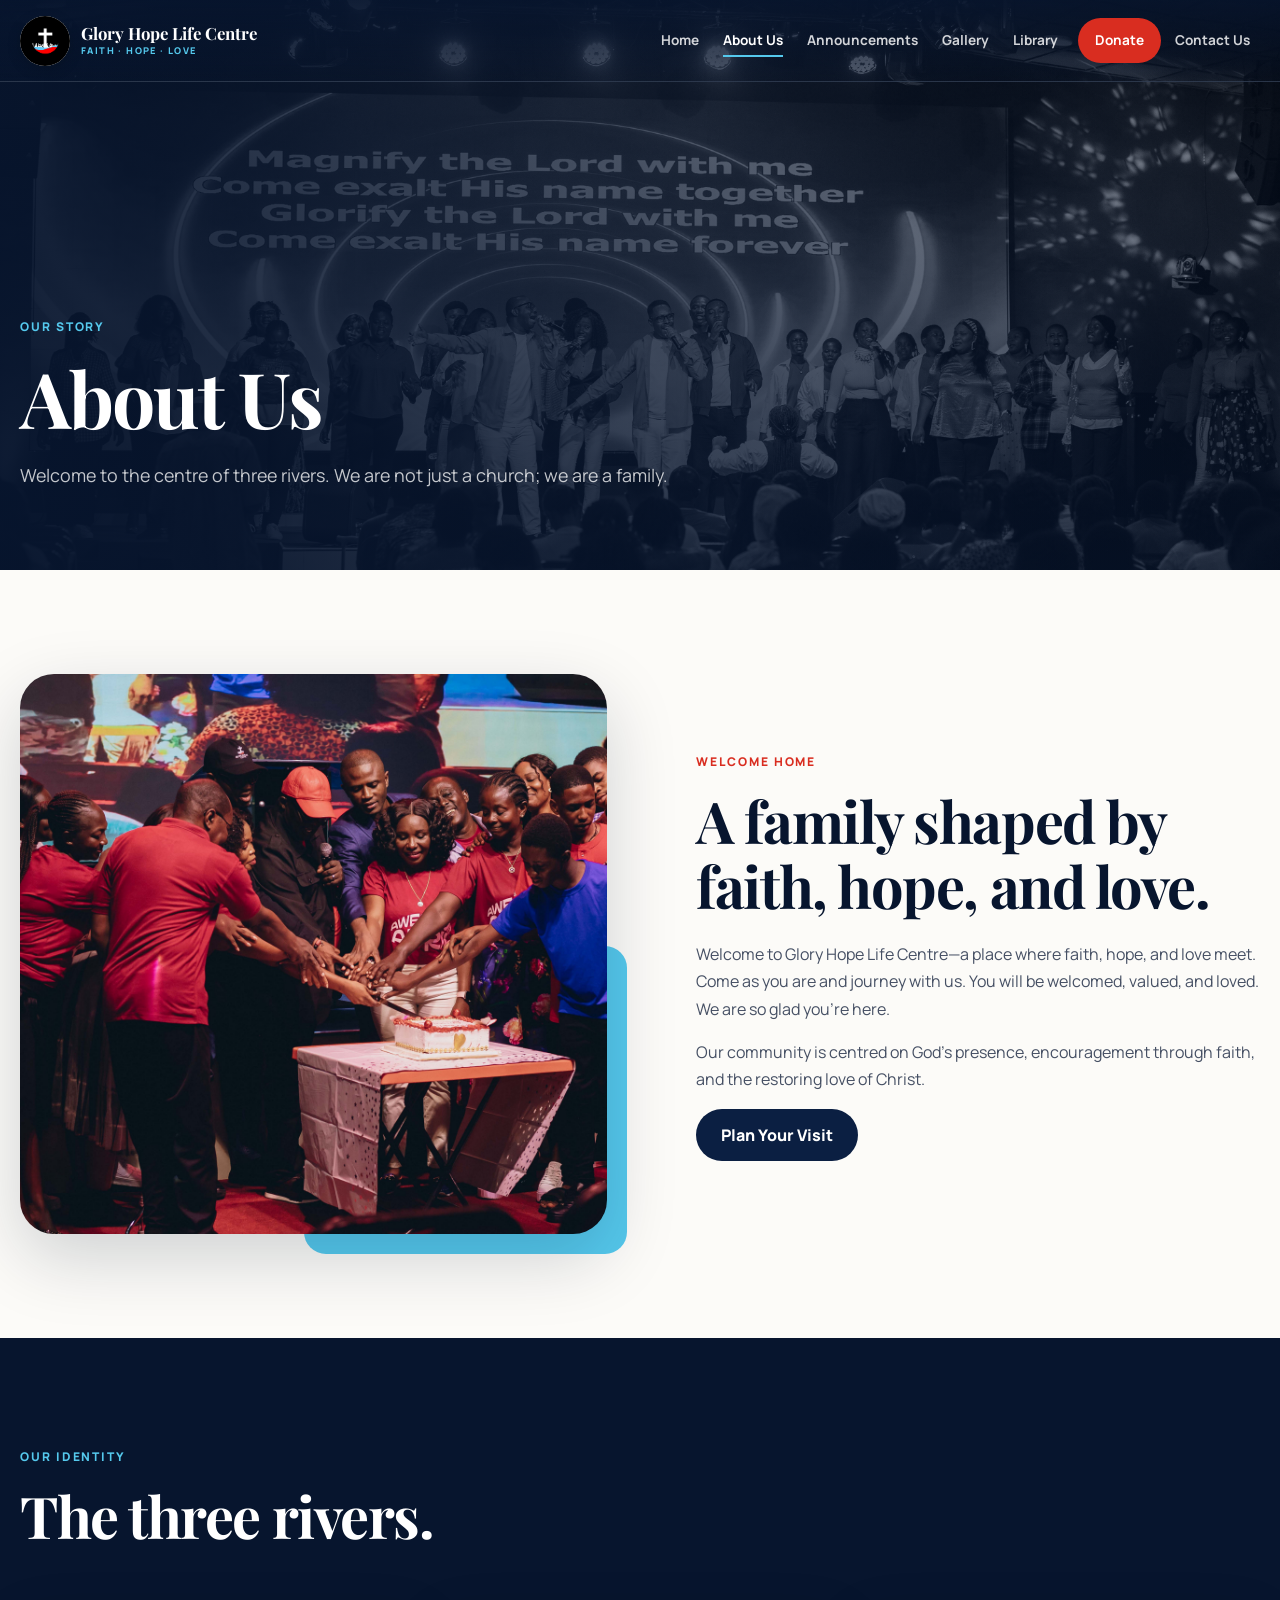
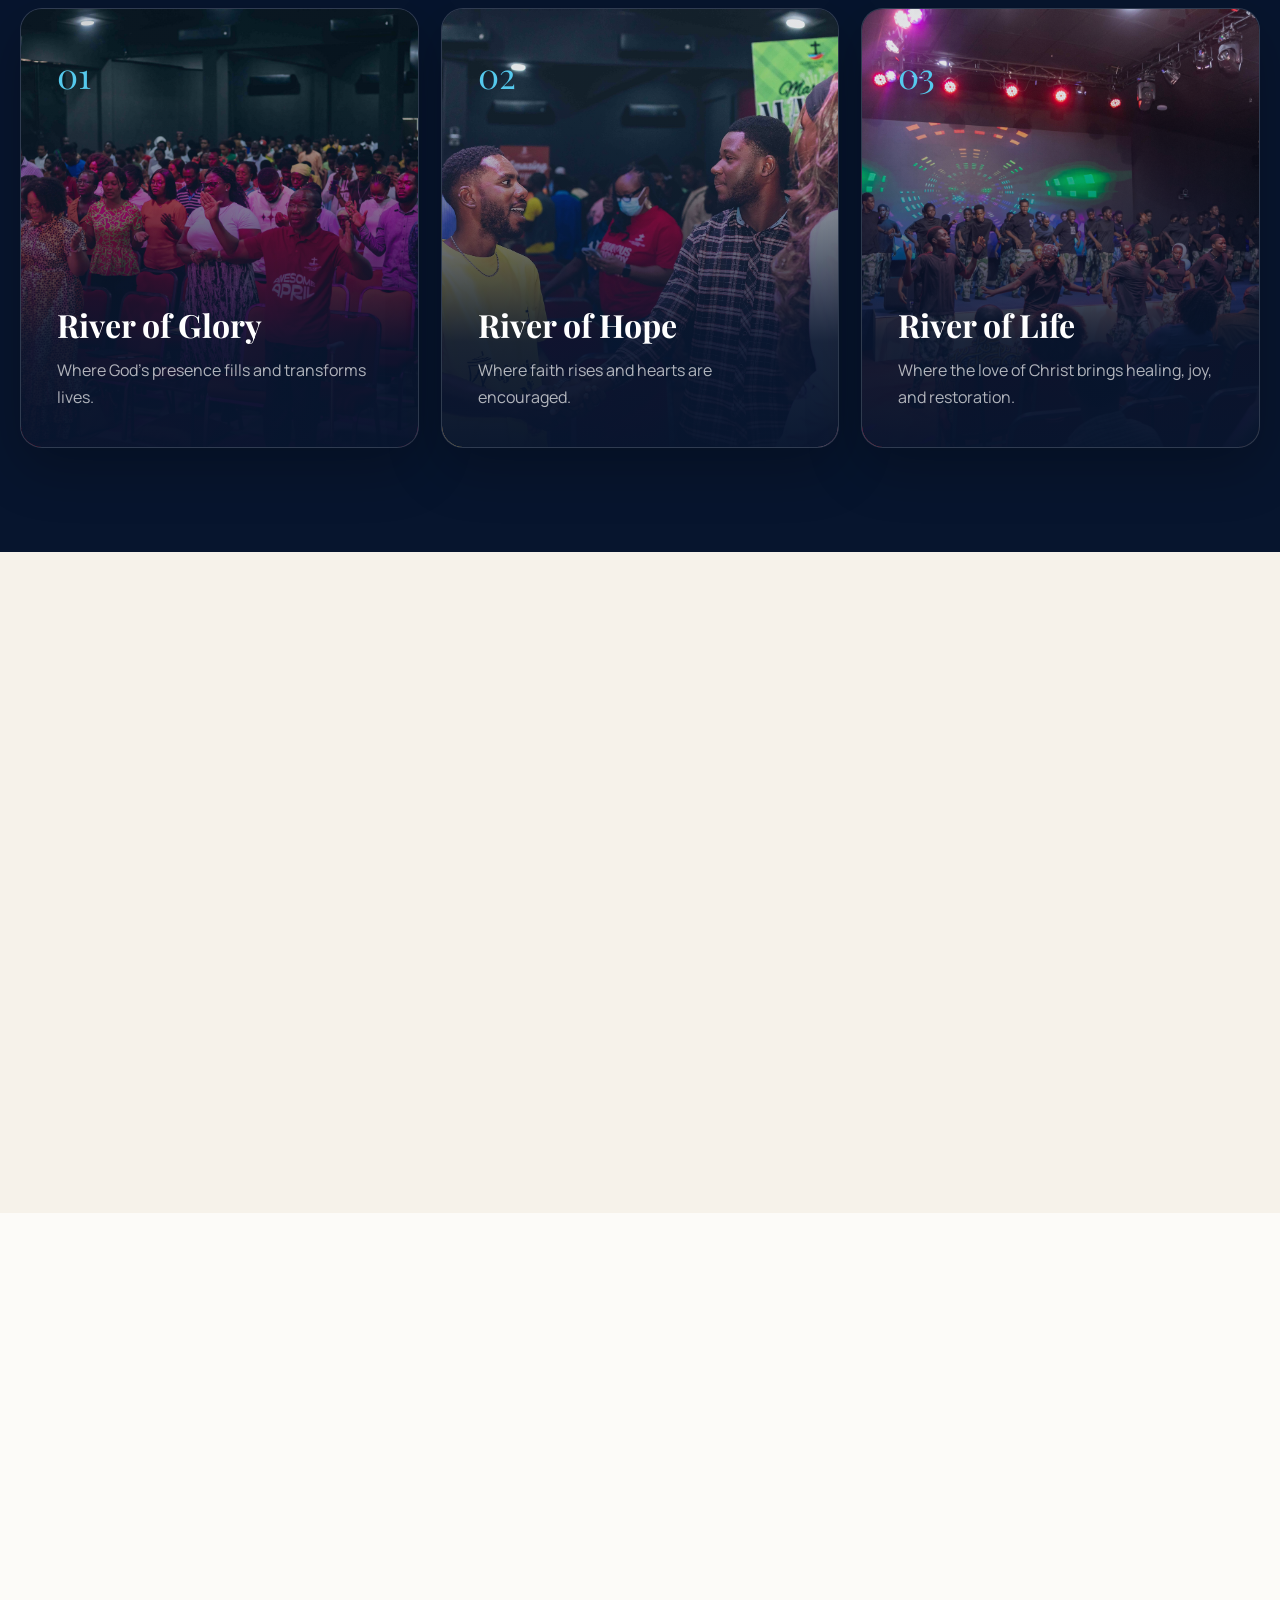
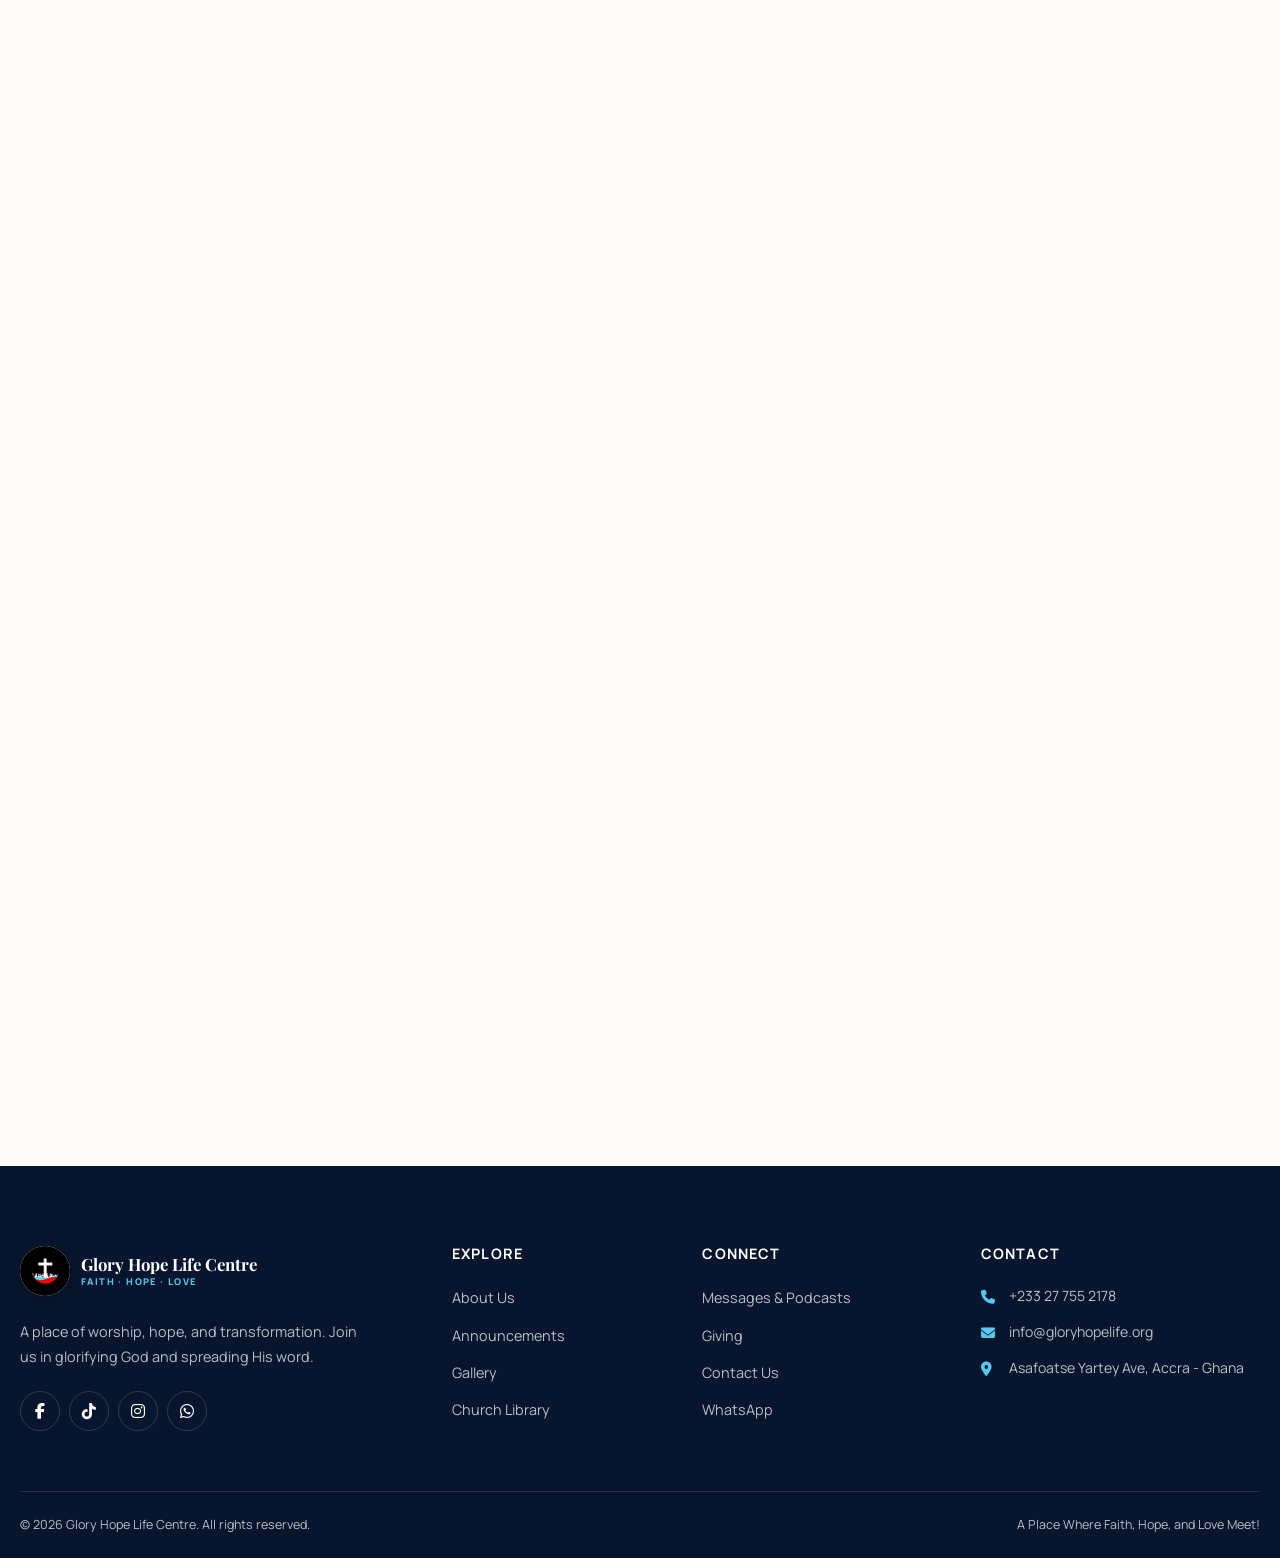
==== commit f3e41d87: "Update Glory Hope Life Centre website Co-authored-by: Copilot <223556219+Copilot@users.noreply.githu" ====
--- a/about.html
+++ b/about.html
@@ -33,14 +33,13 @@
 <section class="page-hero">
   <img class="page-hero__image" src="Images/1.JPG" alt="" style="object-position:center">
   <div class="container page-hero__content">
-    <nav class="breadcrumb" aria-label="Breadcrumb"><a href="index.html">Home</a><span>/</span><span>About Us</span></nav>
     <span class="eyebrow">Our story</span>
     <h1 class="page-title">About Us</h1>
     <p class="lead">Welcome to the centre of three rivers. We are not just a church; we are a family.</p>
   </div>
 </section>
 <section class="section"><div class="container split"><div class="split-media" data-reveal><img src="Images/4F6A8107.JPG" alt="The GHLC church family gathered together" loading="lazy"></div><div class="split-copy" data-reveal><span class="eyebrow">Welcome home</span><h2 class="section-title">A family shaped by faith, hope, and love.</h2><p>Welcome to Glory Hope Life Centre—a place where faith, hope, and love meet. Come as you are and journey with us. You will be welcomed, valued, and loved. We are so glad you’re here.</p><p>Our community is centred on God’s presence, encouragement through faith, and the restoring love of Christ.</p><a class="btn btn--navy" href="contact.html">Plan Your Visit</a></div></div></section>
-<section class="section section--navy"><div class="container"><div class="section-heading" data-reveal><div><span class="eyebrow">Our identity</span><h2 class="section-title">The three rivers.</h2></div></div><div class="river-grid"><article class="river-card" data-reveal><span class="river-card__number">01</span><h3>River of Glory</h3><p>Where God’s presence fills and transforms lives.</p></article><article class="river-card" data-reveal><span class="river-card__number">02</span><h3>River of Hope</h3><p>Where faith rises and hearts are encouraged.</p></article><article class="river-card" data-reveal><span class="river-card__number">03</span><h3>River of Life</h3><p>Where the love of Christ brings healing, joy, and restoration.</p></article></div></div></section>
+<section class="section section--navy"><div class="container"><div class="section-heading" data-reveal><div><span class="eyebrow">Our identity</span><h2 class="section-title">The three rivers.</h2></div></div><div class="river-grid"><article class="river-card river-card--visual" data-reveal><img class="river-card__image" src="Images/4F6A8026.JPG" alt="The GHLC congregation worshipping in God’s presence" loading="lazy"><span class="river-card__number">01</span><h3>River of Glory</h3><p>Where God’s presence fills and transforms lives.</p></article><article class="river-card river-card--visual" data-reveal><img class="river-card__image" src="Images/E10.JPG" alt="Members of the GHLC family welcoming one another" loading="lazy"><span class="river-card__number">02</span><h3>River of Hope</h3><p>Where faith rises and hearts are encouraged.</p></article><article class="river-card river-card--visual" data-reveal><img class="river-card__image" src="Images/slide-dance.JPG" alt="Joyful praise and celebration at GHLC" loading="lazy"><span class="river-card__number">03</span><h3>River of Life</h3><p>Where the love of Christ brings healing, joy, and restoration.</p></article></div></div></section>
 <section class="section section--cream"><div class="container"><div class="section-heading" data-reveal><div><span class="eyebrow">Vision &amp; mission</span><h2 class="section-title">Why we gather.</h2><p>Drawn directly from the identity and wording already shared across GHLC.</p></div></div><div class="value-grid"><article class="value-card" data-reveal><span class="icon-badge"><i class="fa-regular fa-eye" aria-hidden="true"></i></span><h3>Our Vision</h3><p>To be a place where faith, hope, and love meet—a centre of glory, hope, and life.</p></article><article class="value-card" data-reveal><span class="icon-badge"><i class="fa-solid fa-compass" aria-hidden="true"></i></span><h3>Our Mission</h3><p>To glorify God and spread His word through worship, hope, and transformation.</p></article></div></div></section>
 <section class="section"><div class="container"><div class="section-heading" data-reveal><div><span class="eyebrow">Leadership</span><h2 class="section-title">Serving through the Word.</h2></div></div><article class="leadership-card" data-reveal><img src="Images/4F6A8352.JPG" alt="Bishop E.A.T. Sackey" loading="lazy"><div class="leadership-card__content"><span class="eyebrow">Ministry leadership</span><h3>Bishop E.A.T. Sackey</h3><p class="role">Messages &amp; teaching</p><p>Uplifting sermons and teachings for spiritual growth are available through the existing E.A.T. Sackey podcast collection.</p><a class="btn btn--light" href="sermons.html">Listen to Messages</a></div></article></div></section>
 <section class="section section--compact"><div class="container"><div class="cta-panel" data-reveal><img src="Images/slide-choir2.jpg" alt="" loading="lazy"><div class="cta-panel__content"><span class="eyebrow">There is a place for you</span><h2>Come as you are. Join the family.</h2><p>We would love to welcome you at Glory Hope Life Centre.</p><a class="btn btn--primary" href="contact.html">Join Us</a></div></div></div></section>
@@ -85,7 +84,7 @@
       <ul class="footer-contact">
         <li><i class="fa-solid fa-phone" aria-hidden="true"></i><a href="tel:+233277552178">+233 27 755 2178</a></li>
         <li><i class="fa-solid fa-envelope" aria-hidden="true"></i><a href="mailto:info@gloryhopelife.org">info@gloryhopelife.org</a></li>
-        <li><i class="fa-solid fa-location-dot" aria-hidden="true"></i><span>Accra, Ghana</span></li>
+        <li><i class="fa-solid fa-location-dot" aria-hidden="true"></i><span>Asafoatse Yartey Ave, Accra - Ghana</span></li>
       </ul>
     </div>
   </div>
--- a/style.css
+++ b/style.css
@@ -77,7 +77,6 @@
   letter-spacing: 0.16em;
   text-transform: uppercase;
 }
-.eyebrow::before { width: 28px; height: 2px; content: ''; background: currentColor; }
 .section--navy .eyebrow, .hero .eyebrow, .page-hero .eyebrow { color: var(--cyan-400); }
 .display-title, .section-title, .page-title {
   margin-bottom: 22px;
@@ -167,9 +166,11 @@
 .hero-content { position: relative; z-index: 2; display: flex; min-height: 810px; height: 100svh; max-height: 980px; align-items: center; padding-top: 78px; }
 .hero-copy { max-width: 860px; }
 .hero h1 { margin-bottom: 24px; color: var(--white); font-family: 'Playfair Display', serif; font-size: clamp(3.45rem, 7.6vw, 7.2rem); letter-spacing: -0.04em; line-height: 0.94; }
+.hero h1.hero-title--center { text-align: center; }
 .hero h1 span { color: var(--cyan-400); }
 .hero-tagline { max-width: 640px; margin-bottom: 34px; color: rgba(255,255,255,0.86); font-size: clamp(1.05rem, 1.8vw, 1.35rem); }
 .hero-actions { display: flex; flex-wrap: wrap; gap: 14px; }
+.hero-scroll { display: none; }
 .hero-meta { display: flex; flex-wrap: wrap; gap: 24px; margin-top: 50px; color: rgba(255,255,255,0.72); font-size: 0.84rem; font-weight: 700; text-transform: uppercase; letter-spacing: 0.08em; }
 .hero-meta span { display: inline-flex; align-items: center; gap: 10px; }
 .hero-meta i { color: var(--cyan-400); }
@@ -181,13 +182,11 @@
 .dot.active { width: 28px; background: var(--cyan-400); }
 
 .page-hero { position: relative; display: grid; min-height: 570px; place-items: end start; overflow: hidden; color: var(--white); background: var(--navy-950); }
-.page-hero::before { position: absolute; inset: 0; content: ''; background: linear-gradient(90deg, rgba(7,21,46,0.92), rgba(7,21,46,0.36)), linear-gradient(0deg, rgba(7,21,46,0.55), transparent); }
-.page-hero__image { position: absolute; inset: 0; width: 100%; height: 100%; object-fit: cover; object-position: center; }
+.page-hero::before { position: absolute; z-index: 1; inset: 0; content: ''; background: linear-gradient(90deg, rgba(7,21,46,0.92), rgba(7,21,46,0.36)), linear-gradient(0deg, rgba(7,21,46,0.55), transparent); }
+.page-hero__image { position: absolute; z-index: 0; inset: 0; width: 100%; height: 100%; object-fit: cover; object-position: center; }
 .page-hero__content { position: relative; z-index: 2; padding-top: 160px; padding-bottom: 80px; }
 .page-hero .page-title { max-width: 900px; margin-bottom: 20px; }
 .page-hero .lead { max-width: 690px; margin-bottom: 0; }
-.breadcrumb { display: flex; flex-wrap: wrap; gap: 8px; margin-bottom: 22px; color: rgba(255,255,255,0.72); font-size: 0.82rem; font-weight: 700; }
-.breadcrumb a:hover { color: var(--cyan-400); }
 
 .card-grid { display: grid; grid-template-columns: repeat(3, minmax(0, 1fr)); gap: 24px; }
 .feature-card { position: relative; min-height: 390px; overflow: hidden; border-radius: var(--radius-md); color: var(--white); box-shadow: var(--shadow-sm); }
@@ -216,6 +215,14 @@
 .river-card__number { display: block; margin-bottom: 60px; color: var(--cyan-400); font-family: 'Playfair Display', serif; font-size: 2.2rem; }
 .river-card h3 { margin-bottom: 14px; font-family: 'Playfair Display', serif; font-size: 2rem; }
 .river-card p { margin-bottom: 0; color: rgba(255,255,255,0.68); }
+.river-card--visual { display: flex; min-height: 440px; flex-direction: column; justify-content: flex-end; box-shadow: 0 20px 55px rgba(0,0,0,0.24); }
+.river-card--visual::before { z-index: 1; inset: 0; width: auto; height: auto; border-radius: 0; background: linear-gradient(180deg, rgba(7,21,46,0.08) 20%, rgba(7,21,46,0.92) 76%, rgba(7,21,46,0.98)); }
+.river-card__image { position: absolute; z-index: 0; inset: 0; width: 100%; height: 100%; object-fit: cover; transition: transform 0.5s ease; }
+.river-card--visual .river-card__number,
+.river-card--visual h3,
+.river-card--visual p { position: relative; z-index: 2; }
+.river-card--visual .river-card__number { margin-bottom: auto; }
+.river-card--visual:hover .river-card__image { transform: scale(1.045); }
 
 .photo-grid { display: grid; grid-template-columns: 1.35fr 0.85fr 0.85fr; grid-template-rows: 250px 250px; gap: 14px; }
 .photo-tile { position: relative; overflow: hidden; border: 0; border-radius: 16px; cursor: zoom-in; background: var(--navy-900); }
@@ -407,19 +414,34 @@
 }
 
 @media (max-width: 640px) {
+  :root { --header-height: 84px; }
   .container, .narrow { width: min(calc(100% - 28px), var(--container)); }
   .section { padding: 70px 0; }
   .section-heading { align-items: flex-start; flex-direction: column; margin-bottom: 34px; }
-  .brand-mark { width: 45px; height: 45px; }
-  .brand-copy strong { font-size: 0.9rem; }
-  .brand-copy span { font-size: 0.49rem; }
-  .hero, .hero-content { min-height: 720px; height: 100svh; }
-  .hero h1 { font-size: clamp(3.15rem, 16vw, 4.8rem); }
-  .hero-copy { padding-bottom: 80px; }
-  .hero-meta { gap: 12px; margin-top: 32px; flex-direction: column; }
-  .slider-controls { right: 14px; bottom: 22px; }
-  .prev, .next { width: 42px; height: 42px; }
+  .brand-mark { width: 54px; height: 54px; }
+  .brand-copy strong { font-size: clamp(0.84rem, 4vw, 1rem); }
+  .brand-copy span { font-size: 0.54rem; }
+  .header-shell { gap: 12px; }
+  .hero, .hero-content { min-height: 780px; height: 100svh; max-height: none; }
+  .slides { background-position: center; filter: brightness(0.6) saturate(0.85); }
+  .slides::after { background: linear-gradient(180deg, rgba(7,21,46,0.45), rgba(7,21,46,0.72) 62%, rgba(7,21,46,0.96)); }
+  .hero-content { align-items: stretch; padding-top: var(--header-height); padding-bottom: 20px; }
+  .hero-copy { display: flex; width: 100%; max-width: none; min-height: calc(100svh - var(--header-height) - 20px); padding: 54px 0 0; flex-direction: column; align-items: center; }
+  .hero h1 { max-width: 360px; margin-inline: auto; margin-bottom: 24px; font-size: clamp(3.15rem, 16vw, 4.8rem); text-align: center; }
+  .hero-tagline { max-width: 350px; margin-inline: auto; margin-bottom: 28px; font-size: 1rem; line-height: 1.55; text-align: center; }
+  .hero-actions { width: 100%; flex-wrap: nowrap; justify-content: center; gap: 10px; }
+  .hero-actions .btn { min-height: 50px; padding-inline: 18px; white-space: nowrap; }
+  .hero-scroll { display: flex; margin-top: auto; flex-direction: column; align-items: center; gap: 8px; color: var(--white); }
+  .hero-scroll span { display: block; width: 24px; height: 38px; border: 2px solid currentColor; border-radius: 999px; }
+  .hero-scroll span::after { display: block; width: 3px; height: 8px; margin: 7px auto 0; border-radius: 99px; content: ''; background: currentColor; }
+  .hero-meta { display: grid; width: 100%; margin-top: 26px; grid-template-columns: repeat(3, minmax(0, 1fr)); gap: 0; color: rgba(255,255,255,0.9); font-size: clamp(0.58rem, 2.6vw, 0.7rem); letter-spacing: 0; text-transform: none; }
+  .hero-meta span { min-width: 0; padding: 0 8px; flex-direction: column; gap: 6px; text-align: center; white-space: nowrap; }
+  .hero-meta span + span { border-left: 1px solid rgba(255,255,255,0.55); }
+  .hero-meta i { font-size: 1.1rem; }
+  .slider-controls { display: none; }
   .page-hero { min-height: 500px; }
+  .page-hero__image { filter: brightness(0.58) saturate(0.8); }
+  .page-hero::before { background: linear-gradient(180deg, rgba(7,21,46,0.55), rgba(7,21,46,0.9)); }
   .page-hero__content { padding-bottom: 54px; }
   .card-grid, .river-grid, .announcement-row, .value-grid, .library-grid { grid-template-columns: 1fr; }
   .river-card:last-child, .announcement-row > :last-child { grid-column: auto; }
